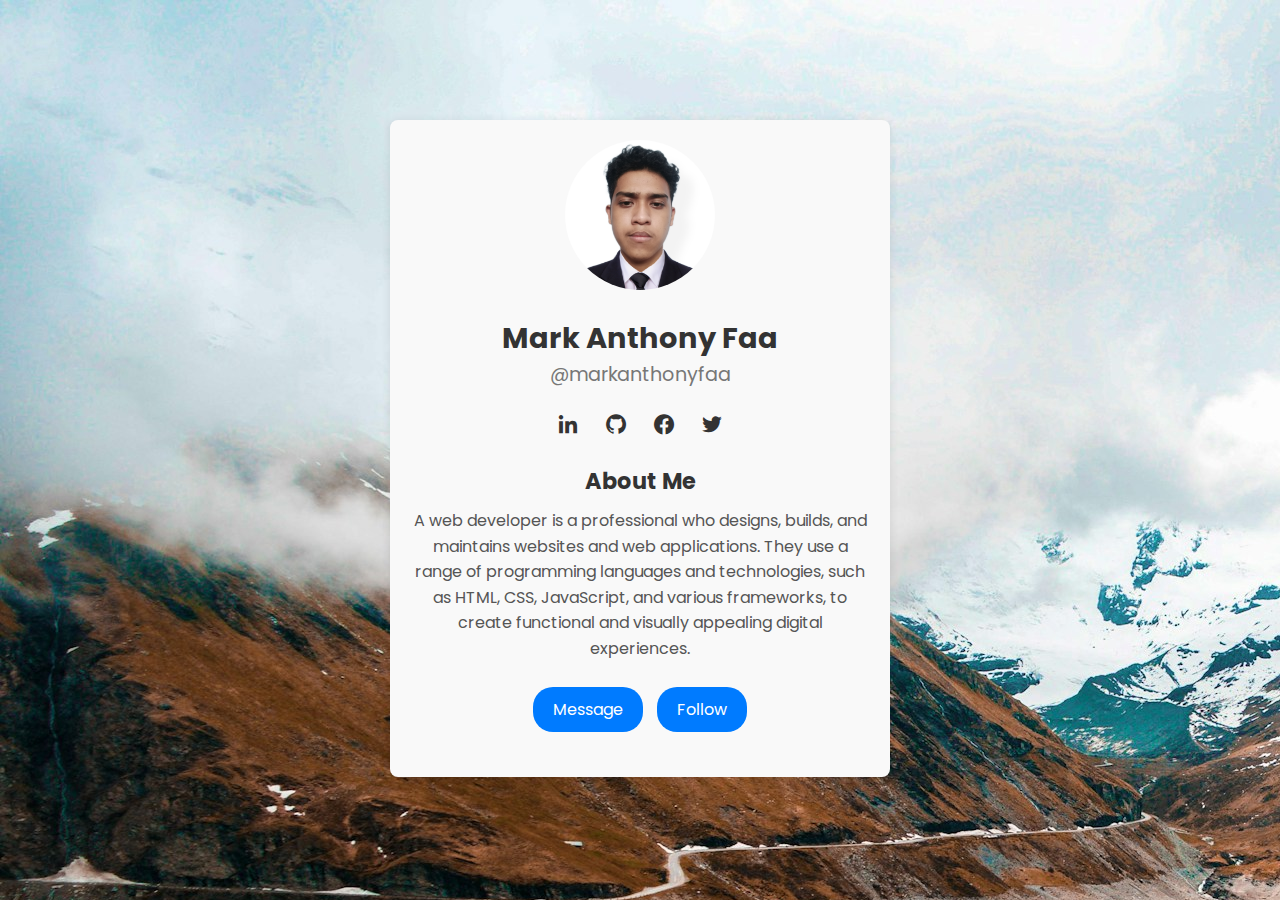
==== Profile Page/index.html @ bd947d63 "Add files via upload" ====
<!DOCTYPE html>
<html lang="en">
<head>
    <meta charset="UTF-8">
    <meta name="viewport" content="width=device-width, initial-scale=1.0">
    <title>Profile Card</title>
    <link rel="stylesheet" href="style.css">
    <link href="https://fonts.googleapis.com/css2?family=Jost:ital,wght@0,100..900;1,100..900&family=Pixelify+Sans:wght@400..700&family=Poppins:ital,wght@0,100;0,200;0,300;0,400;0,500;0,600;0,700;0,800;0,900;1,100;1,200;1,300;1,400;1,500;1,600;1,700;1,800;1,900&family=Signika:wght,GRAD@300..700,-20&display=swap" rel="stylesheet">
    <link href='https://unpkg.com/boxicons@2.1.4/css/boxicons.min.css' rel='stylesheet'>
</head>
<body>

  <section class="container">
    <article class="profile">
      <header class="profile-img">
        <img src="img.png" alt="profile-picture">
      </header>
      <div class="name-item">
        <h1>Mark Anthony Faa</h1>
        <p>@markanthonyfaa</p>
      </div>
      <div class="social-icons">
        <a href="#" aria-label="LinkedIn profile"><i class='bx bxl-linkedin'></i></a>
        <a href="#" aria-label="GitHub profile"><i class='bx bxl-github'></i></a>
        <a href="#" aria-label="Facebook profile"><i class='bx bxl-facebook-circle'></i></a>
        <a href="#" aria-label="Twitter profile"><i class='bx bxl-twitter'></i></a>
      </div>
      <div class="description">
        <h4>About Me</h4>
        <p>A web developer is a professional who designs, builds, and maintains websites and web applications. 
        They use a range of programming languages and technologies, such as HTML, CSS, JavaScript, and various frameworks, 
        to create functional and visually appealing digital experiences.</p>
      </div>
      <div class="btn-group">
        <a href="#" class="btn">Message</a>
        <a href="#" class="btn">Follow</a>
      </div>
    </article>
  </section>
  
</body>
</html>
---- Profile Page/style.css ----
body {
    margin: 0;
    padding: 0;
    box-sizing: border-box;
    background-image: url(bg.jpg);
  }
  
  h1, h4, p, a {
    margin: 0;
    padding: 0;
    box-sizing: border-box;
  }

  /* Container styling */
  .container {
    max-width: 500px;
    margin: 0 auto;
    padding: 20px;
    margin-top: 100px;
  }
  
  /* Profile section styling */
  .profile {
    background: #f9f9f9;
    border-radius: 8px;
    box-shadow: 0 2px 10px rgba(0, 0, 0, 0.1);
    overflow: hidden;
    text-align: center;
    padding: 20px;
    font-family: "Poppins", sans-serif;
  }
  .profile-img img {
    width: 150px;
    height: 150px;
    border-radius: 50%;
    object-fit: cover;
    transition: transform 0.3s ease; /* Smooth transition */
  }
  
  .profile-img img:hover {
    transform: scale(1.1); /* Zoom in effect */
  }

  .name-item {
    margin: 20px 0;
  }
  
  .name-item h1 {
    font-size: 1.8em;
    color: #333;
  }
  
  .name-item p {
    font-size: 1.2em;
    color: #777;
  }
  
  /* Social icons styling */
  .social-icons {
    margin: 20px 0;

  }
  
  .social-icons a {
    color: #333;
    font-size: 1.5em;
    margin: 0 10px;
    text-decoration: none;
  }
  
  .social-icons a:hover {
    color: #007bff;
  }
  
  /* Description section styling */
  .description {
    margin: 20px 0;
  }
  
  .description h4 {
    font-size: 1.4em;
    color: #333;
    margin-bottom: 10px;
  }
  
  .description p {
    font-size: 1em;
    color: #555;
    line-height: 1.6;
  }
  
  /* Button group styling */
  .btn-group {
    margin: 20px 0;
  }
  
  .btn-group .btn {
    display: inline-block;
    padding: 10px 20px;
    margin: 5px;
    font-size: 1em;
    color: #fff;
    background-color: #007bff;
    border: none;
    border-radius: 20px;
    text-decoration: none;
    transition: background-color 0.3s ease;
  }
  
  .btn-group .btn:hover {
    background-color: #0056b3;
  }
  
  /* Responsive design */
  @media (max-width: 768px) {
    .profile-img img {
      width: 120px;
      height: 120px;
    }
  
    .name-item h1 {
      font-size: 1.5em;
    }
  
    .name-item p {
      font-size: 1em;
    }
  
    .social-icons a {
      font-size: 1.2em;
    }
  
    .description h4 {
      font-size: 1.2em;
    }
  
    .description p {
      font-size: 0.9em;
    }
  
    .btn-group .btn {
      padding: 8px 16px;
      font-size: 0.9em;
    }
  }
  
  @media (max-width: 480px) {
    .profile-img img {
      width: 100px;
      height: 100px;
    }
  
    .name-item h1 {
      font-size: 1.3em;
    }
  
    .name-item p {
      font-size: 0.9em;
    }
  
    .social-icons a {
      font-size: 1em;
    }
  
    .description h4 {
      font-size: 1em;
    }
  
    .description p {
      font-size: 0.8em;
    }
  
    .btn-group .btn {
      padding: 6px 12px;
      font-size: 0.8em;
    }
  }
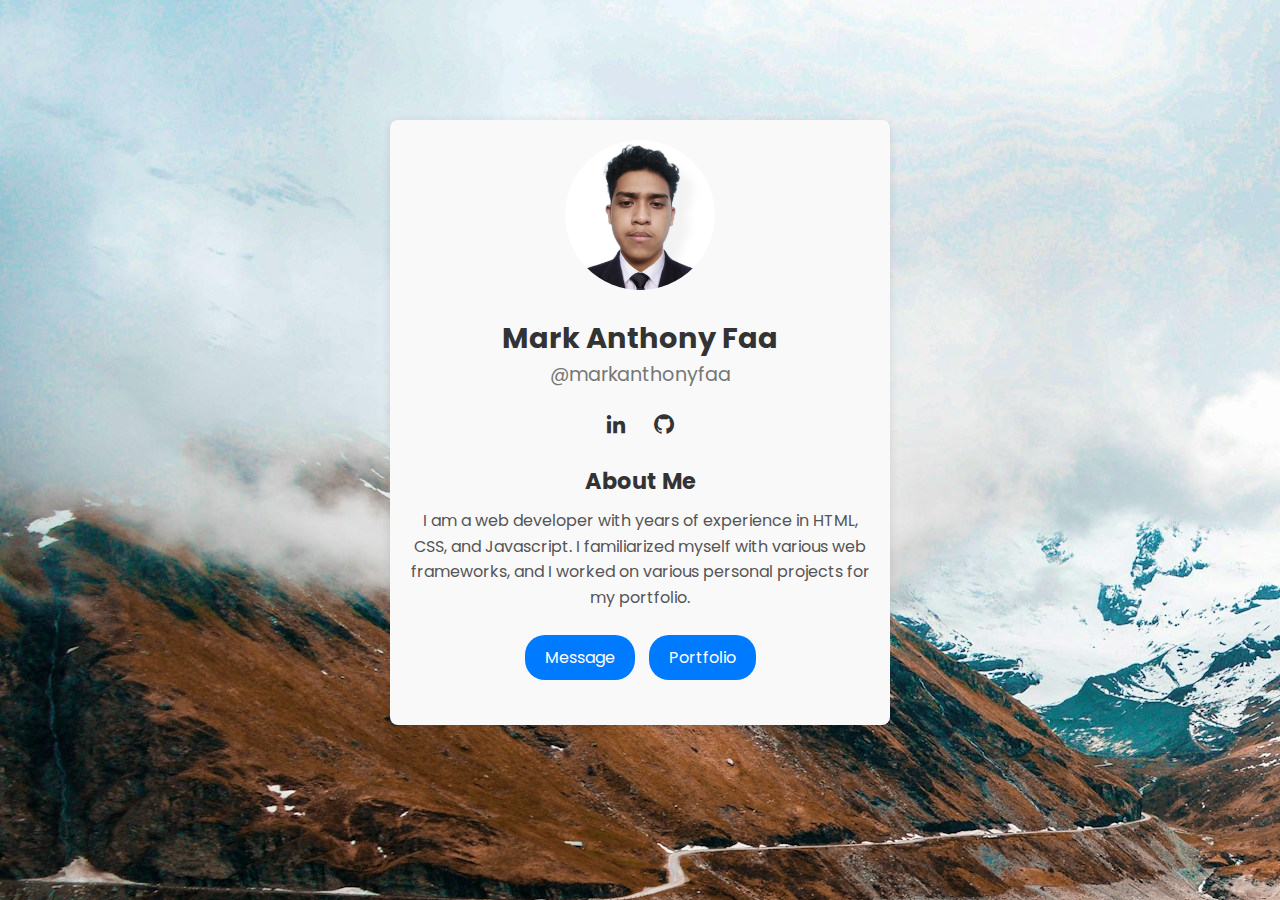
==== commit 80bea140: "Update index.html" ====
--- a/Profile Page/index.html
+++ b/Profile Page/index.html
@@ -20,23 +20,20 @@
         <p>@markanthonyfaa</p>
       </div>
       <div class="social-icons">
-        <a href="#" aria-label="LinkedIn profile"><i class='bx bxl-linkedin'></i></a>
-        <a href="#" aria-label="GitHub profile"><i class='bx bxl-github'></i></a>
-        <a href="#" aria-label="Facebook profile"><i class='bx bxl-facebook-circle'></i></a>
-        <a href="#" aria-label="Twitter profile"><i class='bx bxl-twitter'></i></a>
+        <a href="https://www.linkedin.com/in/mark-anthony-faa-293556236/" aria-label="LinkedIn profile"><i class='bx bxl-linkedin'></i></a>
+        <a href="https://www.github.com/DevMark006" aria-label="GitHub profile"><i class='bx bxl-github'></i></a>
       </div>
       <div class="description">
         <h4>About Me</h4>
-        <p>A web developer is a professional who designs, builds, and maintains websites and web applications. 
-        They use a range of programming languages and technologies, such as HTML, CSS, JavaScript, and various frameworks, 
-        to create functional and visually appealing digital experiences.</p>
+        <p>I am a web developer with years of experience in HTML, CSS, and Javascript. 
+           I familiarized myself with various web frameworks, and I worked on various personal projects for my portfolio. </p>
       </div>
       <div class="btn-group">
         <a href="#" class="btn">Message</a>
-        <a href="#" class="btn">Follow</a>
+        <a href="#" class="btn">Portfolio</a>
       </div>
     </article>
   </section>
   
 </body>
-</html>+</html>
